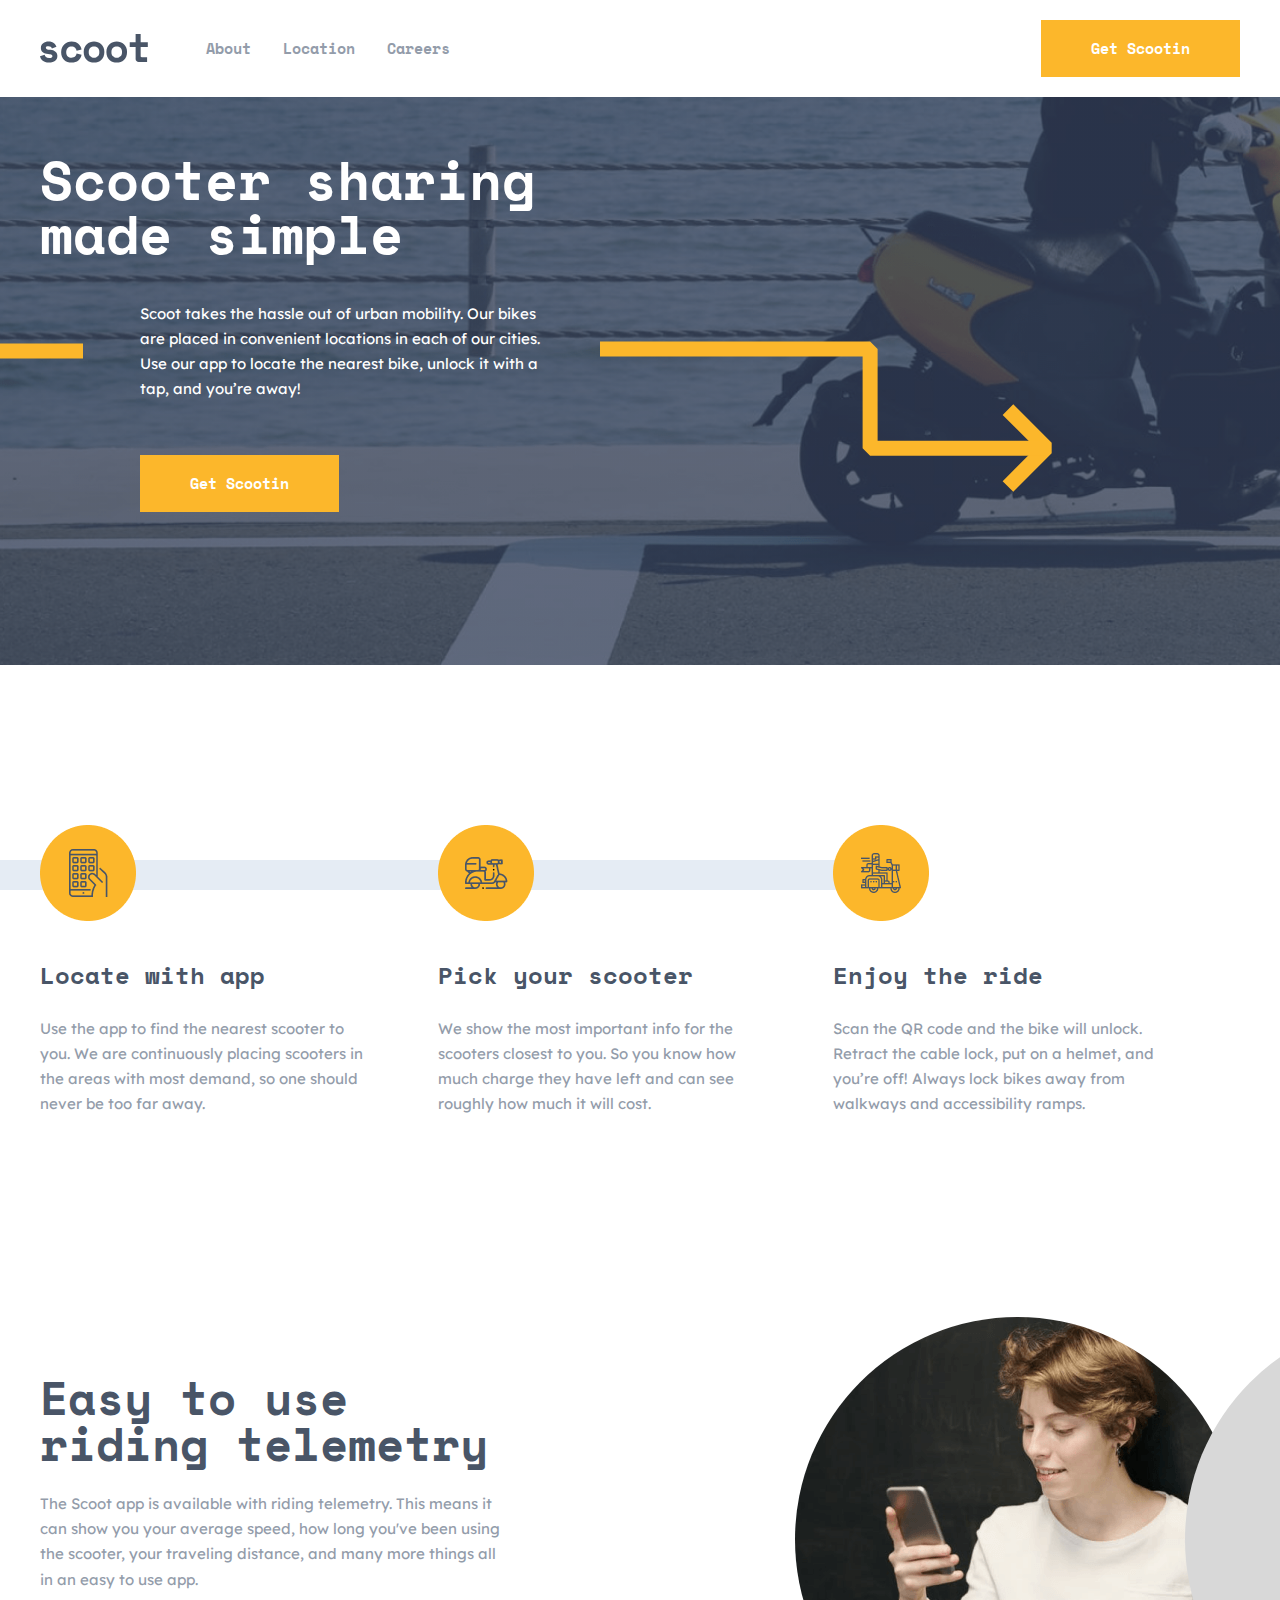
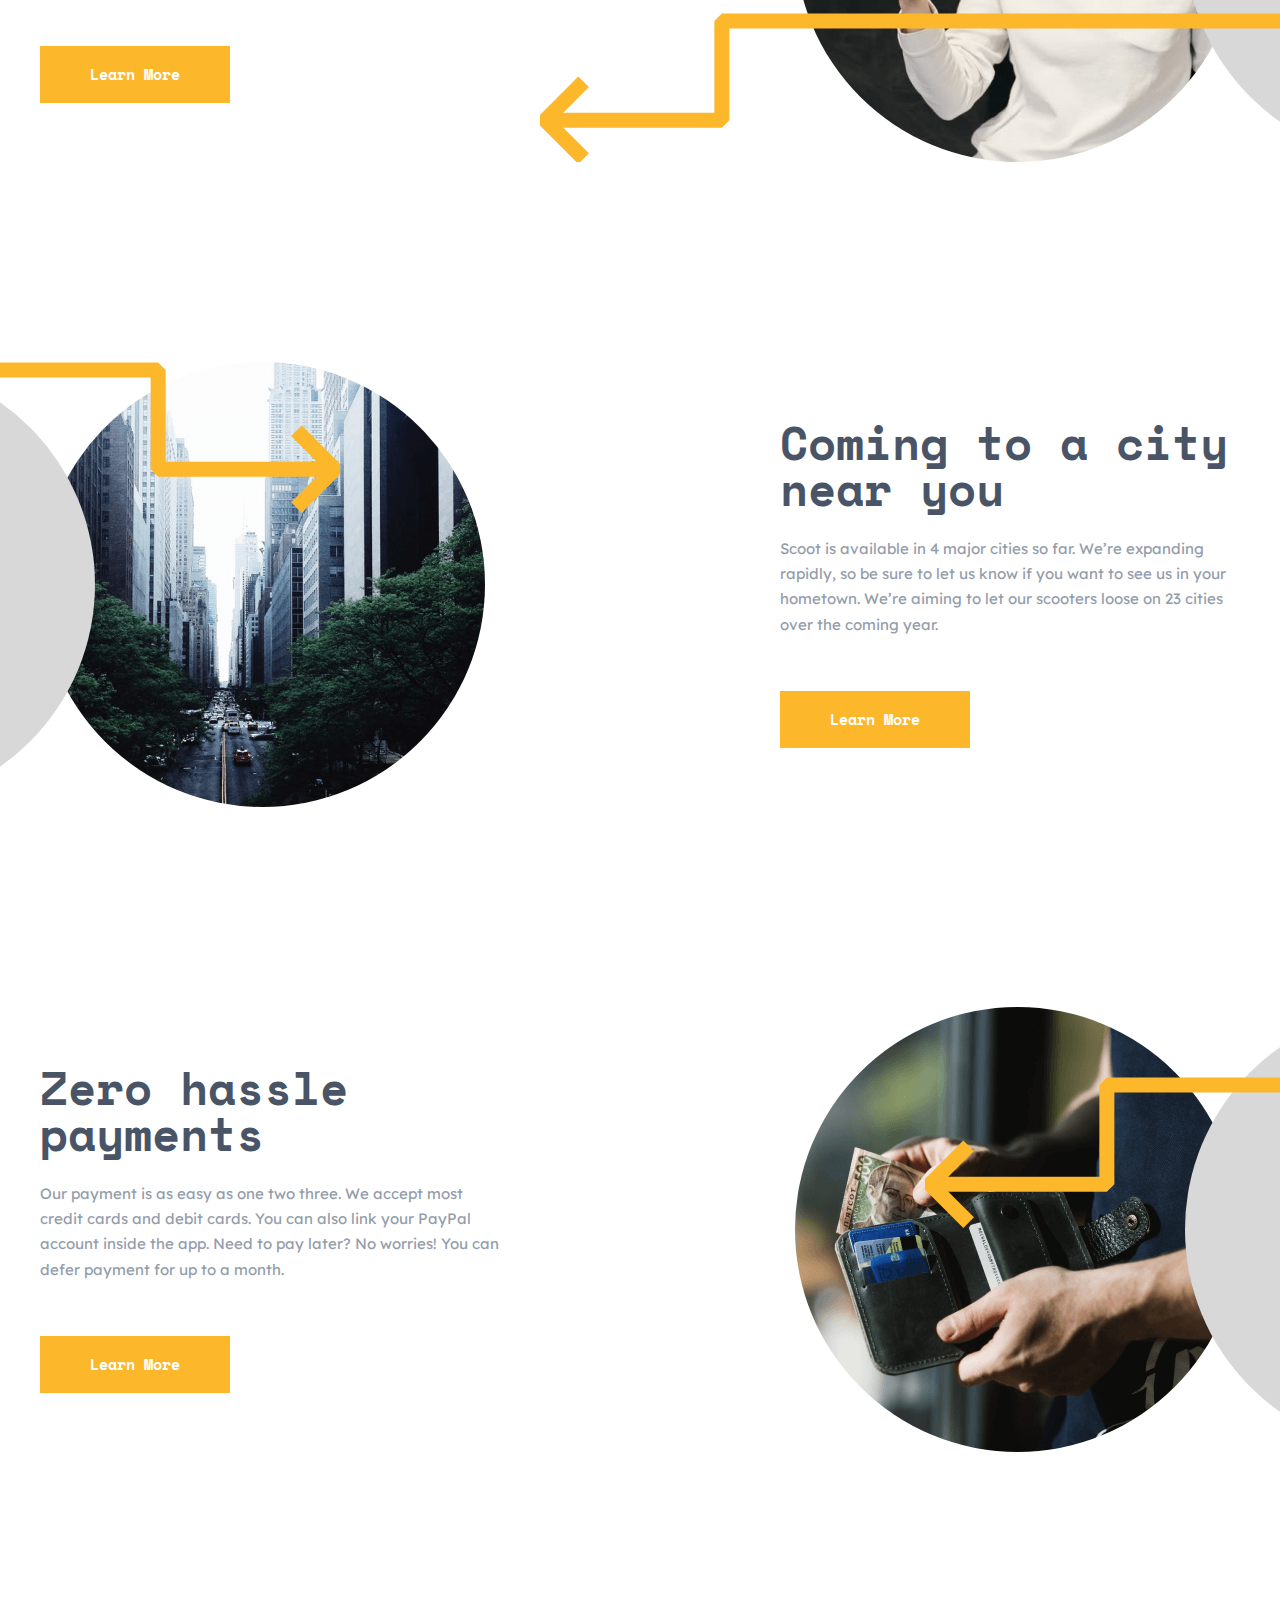
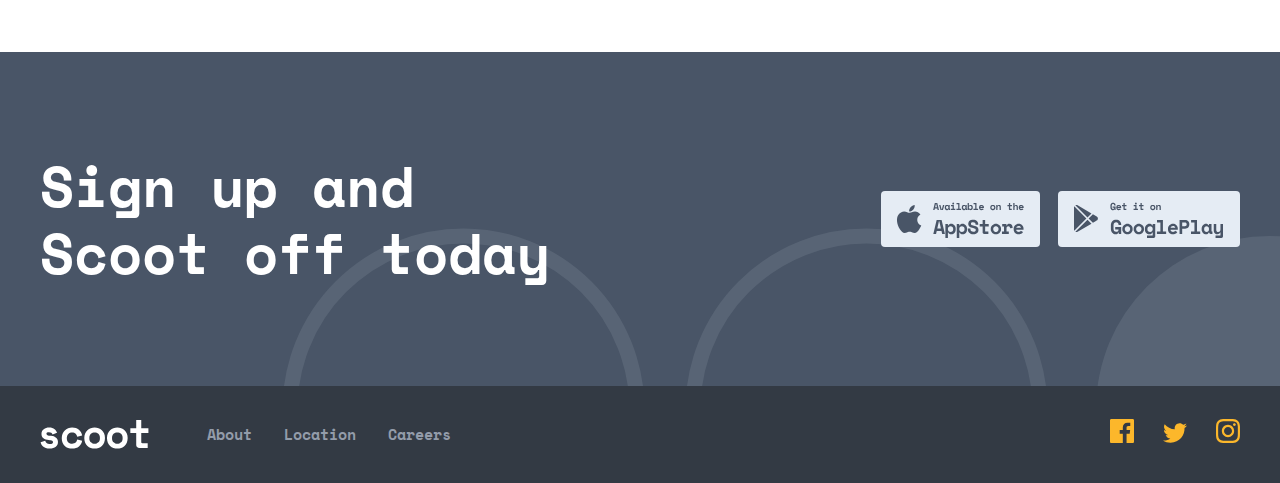
==== index.html @ f0c72a3d "scoot" ====
<!DOCTYPE html>
<html lang="en">

<head>
    <meta charset="UTF-8">
    <meta http-equiv="X-UA-Compatible" content="IE=edge">
    <meta name="viewport" content="width=device-width, initial-scale=1.0">
    <link rel="stylesheet" href="css/main.css">
    <title>scoot</title>
</head>

<body>
    <!-- header -->
    <header class="header">
        <div class="header__container container">
            <img src="./images/svg/burger.svg" alt="burger" class="header__toggle" width="20" height="16">
            <a href="./index.html" class="header__site-logo">
                <img src="./images/svg/logo.svg" alt="site-logo">
            </a>
            <div class="sitenav">
                <ol class="sitenav__list">
                    <li class="sitenav__item">
                        <a class="sitenav__link" href="./pages/about.html">About</a>
                    </li>
                    <li class="sitenav__item">
                        <a class="sitenav__link" href="./pages/locations.html">Location</a>
                    </li>
                    <li class="sitenav__item">
                        <a class="sitenav__link" href="./pages/careers.html">Careers</a>
                    </li>
                </ol>
                <a href="#" class="header__btn btn">Get Scootin</a>
            </div>
        </div>
    </header>
    <!-- main -->
    <main class="main">
        <section class="hero">
            <div class="hero__container container">
                <div class="hero__text-box">
                    <h1 class="hero__title">
                        Scooter sharing <br> made simple
                    </h1>
                    <div class="hero__BtnAndText">
                        <p class="hero__description">
                            Scoot takes the hassle out of urban mobility. Our bikes are placed in convenient locations
                            in
                            each of our cities. Use our app to locate the nearest bike, unlock it with a tap, and you’re
                            away!
                        </p>
                        <a href="#" class="hero__btn btn">Get Scootin</a>
                    </div>
                </div>
            </div>
        </section>
        <section class="services">
            <div class="sersices__container container">
                <div class="commercial">
                    <ul class="commercial__list">
                        <li class="commercial__item">
                            <img src="./images/png/phone.png" alt="">
                            <h4 class="commercial__title">Locate with app</h4>
                            <p class="commercial__text">Use the app to find the nearest scooter to you. We are
                                continuously placing scooters in the areas with most demand, so one should never be too
                                far away.

                            </p>
                        </li>
                        <li class="commercial__item">
                            <img src="./images/png/skooter2.png" alt="">
                            <h4 class="commercial__title">Pick your scooter</h4>
                            <p class="commercial__text">We show the most important info for the scooters closest to you.
                                So you know how much charge they have left and can see roughly how much it will cost.

                            </p>
                        </li>
                        <li class="commercial__item">
                            <img src="./images/png/scooter.png" alt="">
                            <h4 class="commercial__title">Enjoy the ride</h4>
                            <p class="commercial__text">Scan the QR code and the bike will unlock. Retract the cable
                                lock, put on a helmet, and you’re off! Always lock bikes away from walkways and
                                accessibility ramps.

                            </p>
                        </li>
                    </ul>
                </div>

            </div>
        </section>
        <section class="riding">
            <div class="riding__container container">
                <div class="riding__info">
                    <h2 class="riding__title">Easy to use
                        riding telemetry
                    </h2>
                    <div class="riding__BtnAndText">
                        <p class="riding__text">
                            The Scoot app is available with riding telemetry. This means it can show you your
                            average speed, how long you've been using the scooter, your traveling distance, and many
                            more things all in an easy to use app.
                        </p>
                        <a href="#" class="riding__btn btn">Learn More</a>
                    </div>
                </div>
                <img class="riding__image" src="./images/png/Bitmap3.png"
                    srcset="./images/png/Bitmap3.png 1x, ./images/png/Bitmap3@2x.png 2x" alt="Bitmap3">
            </div>
        </section>
        <section class="coming">
            <div class="coming__container container">
                <img src="./images/png/Bitmap2.png" srcset="./images/png/Bitmap2.png 1x, ./images/png/Bitmap2@2x.png 2x"
                    alt="bitmap2" class="coming__image">
                <div class="coming__info">
                    <h2 class="coming__title">
                        Coming to a city near you
                    </h2>
                    <p class="coming__text">
                        Scoot is available in 4 major cities so far. We’re expanding rapidly, so be sure to let us know
                        if you want to see us in your hometown. We’re aiming to let our scooters loose on 23 cities over
                        the coming year.
                    </p>
                    <a href="#" class="coming__btn btn">Learn More</a>
                </div>
            </div>
        </section>
        <section class="zero">
            <div class="zero__container container">
                <div class="zero__info">
                    <h2 class="coming__title">
                        Zero hassle payments
                    </h2>
                    <p class="zero__text">
                        Our payment is as easy as one two three. We accept most credit cards and debit cards. You can
                        also link your PayPal account inside the app. Need to pay later? No worries! You can defer
                        payment for up to a month.
                    </p>
                    <a href="#" class="zero__btn btn">Learn More</a>
                </div>
                <img src="./images/png/Bitmap1.png" srcset="./images/png/Bitmap1.png 1x, ./images/png/Bitmap1@2x.png 2x"
                    alt="bitmap1" class="zero__image">
            </div>
        </section>
        <section class="site-bottom">
            <div class="site-bottom__container container">
                <div class="site-bottom__services">
                    <h3 class="site-bottom__title">Sign up and <br> Scoot off today</h3>
                    <div class="apps">

                        <a href="#">
                            <img src="./images/svg/appstore.svg" alt="appstore">
                        </a>
                        <a href="#">
                            <img src="./images/svg/googleplay.svg" alt="appstore">
                        </a>
                    </div>
                </div>
            </div>
        </section>
    </main>
    <!-- footer -->
    <footer class="footer">
        <div class="footer__container container">
            <a href="#" class="footer__site-logo">
                <img src="./images/svg/scoot-footer.svg" alt="site-logo">
            </a>
            <div class="sitenav">
                <ol class="sitenav__list">
                    <li class="sitenav__item">
                        <a class="sitenav__link" href="./pages/about.html">About</a>
                    </li>
                    <li class="sitenav__item">
                        <a class="sitenav__link" href="./pages/locations.html">Location</a>
                    </li>
                    <li class="sitenav__item">
                        <a class="sitenav__link" href="./pages/careers.html">Careers</a>
                    </li>
                </ol>
                <div class="footer__icons">
                    <a class="icon" href="#">
                        <svg xmlns="http://www.w3.org/2000/svg" width="24" height="24" fill="none">
                            <path fill="#FCB72B"
                                d="M22.675 0H1.325C.593 0 0 .593 0 1.325v21.351C0 23.407.593 24 1.325 24H12.82v-9.294H9.692v-3.622h3.128V8.413c0-3.1 1.893-4.788 4.659-4.788 1.325 0 2.463.099 2.795.143v3.24l-1.918.001c-1.504 0-1.795.715-1.795 1.763v2.313h3.587l-.467 3.622h-3.12V24h6.116c.73 0 1.323-.593 1.323-1.325V1.325C24 .593 23.407 0 22.675 0Z" />
                        </svg></a>
                    <a class="icon" href="#">
                        <svg xmlns="http://www.w3.org/2000/svg" width="24" height="20" fill="none">
                            <path fill="#FCB72B"
                                d="M24 2.55699c-.883.392-1.832.656-2.828.775 1.017-.609 1.798-1.574 2.165-2.724004-.951.564004-2.005.974004-3.127 1.195004C19.313.845986 18.032.247986 16.616.247986c-3.179 0-5.515 2.966004-4.797 6.045004-4.091-.205-7.719-2.165-10.148-5.144-1.29 2.213-.669 5.108 1.523 6.574-.806-.026-1.566-.247-2.229-.616-.054 2.281 1.581 4.41501 3.949 4.89001-.693.188-1.452.232-2.224.084.626 1.956 2.444 3.379 4.6 3.419-2.07 1.623-4.678 2.348-7.29 2.04 2.179 1.397 4.768 2.212 7.548 2.212 9.142 0 14.307-7.721 13.995-14.64601.962-.695 1.797-1.562 2.457-2.549Z" />
                        </svg></a>
                    <a class="icon" href="#">
                        <svg xmlns="http://www.w3.org/2000/svg" width="24" height="24" fill="none">
                            <path fill="#FCB72B" fill-rule="evenodd"
                                d="M12 0C8.741 0 8.333.014 7.053.072 2.695.272.273 2.69.073 7.052.014 8.333 0 8.741 0 12c0 3.259.014 3.668.072 4.948.2 4.358 2.618 6.78 6.98 6.98C8.333 23.986 8.741 24 12 24c3.259 0 3.668-.014 4.948-.072 4.354-.2 6.782-2.618 6.979-6.98.059-1.28.073-1.689.073-4.948 0-3.259-.014-3.667-.072-4.947-.196-4.354-2.617-6.78-6.979-6.98C15.668.014 15.259 0 12 0Zm0 2.163c3.204 0 3.584.012 4.85.07 3.252.148 4.771 1.691 4.919 4.919.058 1.265.069 1.645.069 4.849 0 3.205-.012 3.584-.069 4.849-.149 3.225-1.664 4.771-4.919 4.919-1.266.058-1.644.07-4.85.07-3.204 0-3.584-.012-4.849-.07-3.26-.149-4.771-1.699-4.919-4.92-.058-1.265-.07-1.644-.07-4.849 0-3.204.013-3.583.07-4.849.149-3.227 1.664-4.771 4.919-4.919 1.266-.057 1.645-.069 4.849-.069ZM5.838 12c0-3.403 2.759-6.162 6.162-6.162S18.162 8.597 18.162 12c0 3.404-2.759 6.163-6.162 6.163S5.838 15.403 5.838 12ZM12 16c-2.209 0-4-1.79-4-4 0-2.209 1.791-4 4-4s4 1.791 4 4c0 2.21-1.791 4-4 4Zm4.965-10.405c0-.795.645-1.44 1.441-1.44.795 0 1.439.645 1.439 1.44 0 .795-.644 1.44-1.439 1.44-.796 0-1.441-.645-1.441-1.44Z"
                                clip-rule="evenodd" />
                        </svg>
                    </a>
                </div>
            </div>
        </div>
    </footer>

</body>

</html>
---- css/main.css ----
/*! normalize.css v8.0.1 | MIT License | github.com/necolas/normalize.css */
/* Document
   ========================================================================== */
/**
 * 1. Correct the line height in all browsers.
 * 2. Prevent adjustments of font size after orientation changes in iOS.
 */
html {
  line-height: 1.15; /* 1 */
  -webkit-text-size-adjust: 100%; /* 2 */
}

/* Sections
     ========================================================================== */
/**
   * Remove the margin in all browsers.
   */
body {
  margin: 0;
}

/**
   * Render the `main` element consistently in IE.
   */
main {
  display: block;
}

/**
   * Correct the font size and margin on `h1` elements within `section` and
   * `article` contexts in Chrome, Firefox, and Safari.
   */
h1 {
  font-size: 2em;
  margin: 0.67em 0;
}

/* Grouping content
     ========================================================================== */
/**
   * 1. Add the correct box sizing in Firefox.
   * 2. Show the overflow in Edge and IE.
   */
hr {
  box-sizing: content-box; /* 1 */
  height: 0; /* 1 */
  overflow: visible; /* 2 */
}

/**
   * 1. Correct the inheritance and scaling of font size in all browsers.
   * 2. Correct the odd `em` font sizing in all browsers.
   */
pre {
  font-family: monospace, monospace; /* 1 */
  font-size: 1em; /* 2 */
}

/* Text-level semantics
     ========================================================================== */
/**
   * Remove the gray background on active links in IE 10.
   */
a {
  background-color: transparent;
}

/**
   * 1. Remove the bottom border in Chrome 57-
   * 2. Add the correct text decoration in Chrome, Edge, IE, Opera, and Safari.
   */
abbr[title] {
  border-bottom: none; /* 1 */
  text-decoration: underline; /* 2 */
  -webkit-text-decoration: underline dotted;
          text-decoration: underline dotted; /* 2 */
}

/**
   * Add the correct font weight in Chrome, Edge, and Safari.
   */
b,
strong {
  font-weight: bolder;
}

/**
   * 1. Correct the inheritance and scaling of font size in all browsers.
   * 2. Correct the odd `em` font sizing in all browsers.
   */
code,
kbd,
samp {
  font-family: monospace, monospace; /* 1 */
  font-size: 1em; /* 2 */
}

/**
   * Add the correct font size in all browsers.
   */
small {
  font-size: 80%;
}

/**
   * Prevent `sub` and `sup` elements from affecting the line height in
   * all browsers.
   */
sub,
sup {
  font-size: 75%;
  line-height: 0;
  position: relative;
  vertical-align: baseline;
}

sub {
  bottom: -0.25em;
}

sup {
  top: -0.5em;
}

/* Embedded content
     ========================================================================== */
/**
   * Remove the border on images inside links in IE 10.
   */
img {
  border-style: none;
}

/* Forms
     ========================================================================== */
/**
   * 1. Change the font styles in all browsers.
   * 2. Remove the margin in Firefox and Safari.
   */
button,
input,
optgroup,
select,
textarea {
  font-family: inherit; /* 1 */
  font-size: 100%; /* 1 */
  line-height: 1.15; /* 1 */
  margin: 0; /* 2 */
}

/**
   * Show the overflow in IE.
   * 1. Show the overflow in Edge.
   */
button,
input {
  /* 1 */
  overflow: visible;
}

/**
   * Remove the inheritance of text transform in Edge, Firefox, and IE.
   * 1. Remove the inheritance of text transform in Firefox.
   */
button,
select {
  /* 1 */
  text-transform: none;
}

/**
   * Correct the inability to style clickable types in iOS and Safari.
   */
button,
[type=button],
[type=reset],
[type=submit] {
  -webkit-appearance: button;
}

/**
   * Remove the inner border and padding in Firefox.
   */
button::-moz-focus-inner,
[type=button]::-moz-focus-inner,
[type=reset]::-moz-focus-inner,
[type=submit]::-moz-focus-inner {
  border-style: none;
  padding: 0;
}

/**
   * Restore the focus styles unset by the previous rule.
   */
button:-moz-focusring,
[type=button]:-moz-focusring,
[type=reset]:-moz-focusring,
[type=submit]:-moz-focusring {
  outline: 1px dotted ButtonText;
}

/**
   * Correct the padding in Firefox.
   */
fieldset {
  padding: 0.35em 0.75em 0.625em;
}

/**
   * 1. Correct the text wrapping in Edge and IE.
   * 2. Correct the color inheritance from `fieldset` elements in IE.
   * 3. Remove the padding so developers are not caught out when they zero out
   *    `fieldset` elements in all browsers.
   */
legend {
  box-sizing: border-box; /* 1 */
  color: inherit; /* 2 */
  display: table; /* 1 */
  max-width: 100%; /* 1 */
  padding: 0; /* 3 */
  white-space: normal; /* 1 */
}

/**
   * Add the correct vertical alignment in Chrome, Firefox, and Opera.
   */
progress {
  vertical-align: baseline;
}

/**
   * Remove the default vertical scrollbar in IE 10+.
   */
textarea {
  overflow: auto;
}

/**
   * 1. Add the correct box sizing in IE 10.
   * 2. Remove the padding in IE 10.
   */
[type=checkbox],
[type=radio] {
  box-sizing: border-box; /* 1 */
  padding: 0; /* 2 */
}

/**
   * Correct the cursor style of increment and decrement buttons in Chrome.
   */
[type=number]::-webkit-inner-spin-button,
[type=number]::-webkit-outer-spin-button {
  height: auto;
}

/**
   * 1. Correct the odd appearance in Chrome and Safari.
   * 2. Correct the outline style in Safari.
   */
[type=search] {
  -webkit-appearance: textfield; /* 1 */
  outline-offset: -2px; /* 2 */
}

/**
   * Remove the inner padding in Chrome and Safari on macOS.
   */
[type=search]::-webkit-search-decoration {
  -webkit-appearance: none;
}

/**
   * 1. Correct the inability to style clickable types in iOS and Safari.
   * 2. Change font properties to `inherit` in Safari.
   */
::-webkit-file-upload-button {
  -webkit-appearance: button; /* 1 */
  font: inherit; /* 2 */
}

/* Interactive
     ========================================================================== */
/*
   * Add the correct display in Edge, IE 10+, and Firefox.
   */
details {
  display: block;
}

/*
   * Add the correct display in all browsers.
   */
summary {
  display: list-item;
}

/* Misc
     ========================================================================== */
/**
   * Add the correct display in IE 10+.
   */
template {
  display: none;
}

/**
   * Add the correct display in IE 10.
   */
[hidden] {
  display: none;
}

@font-face {
  font-family: "Space Mono";
  font-style: normal;
  font-weight: 400;
  src: local(""), url("../fonts/space-mono-v12-latin-regular.woff2") format("woff2"), url("../fonts/space-mono-v12-latin-regular.woff") format("woff");
}
@font-face {
  font-family: "Space Mono";
  font-style: normal;
  font-weight: 700;
  src: local(""), url("../fonts/space-mono-v12-latin-700.woff2") format("woff2"), url("../fonts/space-mono-v12-latin-700.woff") format("woff");
}
@font-face {
  font-family: "Lexend Deca";
  font-style: normal;
  font-weight: 400;
  src: local(""), url("../fonts/lexend-deca-v17-latin-regular.woff2") format("woff2"), url("../fonts/lexend-deca-v17-latin-regular.woff") format("woff");
}
*,
*::after,
*::before {
  margin: 0;
  padding: 0;
  box-sizing: border-box;
}

h1,
h2,
h3,
h4,
h5,
h6 {
  margin: 0;
  padding: 0;
}

ul,
ol {
  list-style: none;
}

a {
  text-decoration: none;
}

html {
  scroll-behavior: smooth;
  height: 100vh;
  font-size: 62.5%;
}

img {
  display: flex;
}

body {
  height: 100vh;
  display: flex;
  flex-direction: column;
}

main {
  flex-grow: 1;
}

.container {
  width: 100%;
  max-width: 1260px;
  padding-right: 30px;
  padding-left: 30px;
  margin-right: auto;
  margin-left: auto;
}

body {
  font-family: "Space Mono";
  font-size: 1.5rem;
  font-weight: 400;
  line-height: 167%;
  color: #495567;
}

.sitenav {
  width: 100%;
  display: flex;
  align-items: center;
}
.sitenav__list {
  padding: 3.6rem 0;
  margin-right: auto;
  display: flex;
  gap: 3.2rem;
}
.sitenav__link {
  font-family: "Space Mono";
  font-size: 1.5rem;
  font-weight: 700;
  line-height: 167%;
  color: #939caa;
}
.sitenav__link:hover {
  color: #fcb72b;
}
@media (max-width: 720px) {
  .sitenav {
    display: none;
  }
}

.header {
  width: 100%;
  position: fixed;
  background-color: #ffffff;
  z-index: 1;
}
.header__container {
  display: flex;
  align-items: center;
}
.header__site-logo {
  margin-right: 5.8rem;
}
@media (max-width: 720px) {
  .header__site-logo {
    width: 100%;
    display: flex;
    align-items: center;
    justify-content: center;
    margin: 0;
  }
  .header__site-logo img {
    width: 75.5px;
    height: 20px;
  }
}
@media (max-width: 720px) {
  .header {
    padding-top: 2.4rem;
    padding-bottom: 2.4rem;
  }
}
.header__toggle {
  background-color: transparent;
  border: none;
  display: none;
}
@media (max-width: 720px) {
  .header__toggle {
    display: block;
  }
}

.btn {
  font-family: "Space Mono";
  font-size: 1.5rem;
  font-weight: 700;
  line-height: 167%;
  color: #ffffff;
  text-align: center;
  background-color: #fcb72b;
  padding: 1.4rem 4.8rem;
  transition: 0.3s;
  border: 2px solid #fcb72b;
  display: inline-block;
}
.btn:hover {
  background-color: transparent;
  color: #fcb72b;
  border: 2px solid #fcb72b;
}
.btn:active {
  background-color: #e5ecf4;
}

.hero {
  width: 100%;
  padding-top: 15.3rem;
  padding-bottom: 15.3rem;
  background: linear-gradient(rgba(47, 59, 89, 0.75), rgba(47, 59, 89, 0.75)), url("../images/png/hero.png") no-repeat;
  background-size: cover;
  margin-bottom: 160px;
}
.hero__title {
  font-family: "Space Mono";
  font-size: 5.4rem;
  font-weight: 700;
  line-height: 1;
  color: #ffffff;
  margin-bottom: 4rem;
}
.hero__text-box {
  width: 100%;
  max-width: 500px;
}
.hero__BtnAndText {
  padding-left: 10rem;
}
.hero__description {
  position: relative;
  font-family: "Lexend Deca";
  font-size: 1.5rem;
  font-weight: 400;
  line-height: 167%;
  color: #ffffff;
  margin-bottom: 5.4rem;
}
.hero__description::before {
  content: url("../images/svg/strelka1.svg");
  position: absolute;
  left: -260px;
  top: 40px;
}
.hero__description::after {
  content: url("../images/svg/strelka2.svg");
  position: absolute;
  left: 460px;
  top: 40px;
}

.commercial {
  margin-bottom: 200px;
  position: relative;
}
.commercial::before {
  content: "";
  position: absolute;
  border: 15px solid #e5ecf4;
  background-color: #e5ecf4;
  width: 1050px;
  z-index: -1;
  left: -184px;
  top: 35px;
}
.commercial__list {
  display: flex;
  gap: 6rem;
}
.commercial__list:last-child {
  padding-right: 5rem;
}
.commercial__title {
  font-family: "Space Mono";
  font-size: 2.4rem;
  font-weight: 700;
  line-height: 1.17;
  color: #495567;
  margin-bottom: 2.7rem;
}
.commercial__text {
  font-family: "Lexend Deca";
  font-size: 1.5rem;
  font-weight: 400;
  line-height: 167%;
  color: #939caa;
}
.commercial img {
  margin-bottom: 40px;
}

.riding {
  overflow: hidden;
  position: relative;
  margin-bottom: 200px;
}
.riding::before {
  position: absolute;
  content: url("../images/svg/Mask.svg");
  right: -35rem;
  top: 0;
}
.riding::after {
  position: absolute;
  content: url("../images/svg/strelka3.svg");
  right: 0;
  bottom: -10px;
}
.riding__container {
  display: flex;
  align-items: center;
  justify-content: space-between;
}
.riding__image {
  border-radius: 50%;
}
.riding__info {
  width: 100%;
  max-width: 465px;
}
.riding__title {
  font-family: "Space Mono";
  font-size: 4.6rem;
  font-weight: 700;
  line-height: 1;
  color: #495567;
  margin-bottom: 2.4rem;
}
.riding__text {
  font-family: "Lexend Deca";
  font-size: 1.5rem;
  font-weight: 400;
  line-height: 167%;
  color: #939caa;
  margin-bottom: 5.4rem;
}

.coming {
  overflow: hidden;
  position: relative;
  margin-bottom: 200px;
}
.coming::before {
  position: absolute;
  content: url("../images/svg/Mask.svg");
  left: -35rem;
  top: 0;
}
.coming::after {
  position: absolute;
  content: url("../images/svg/strelka4.svg");
  left: -400px;
  top: 0;
}
.coming__container {
  display: flex;
  align-items: center;
  justify-content: space-between;
}
.coming__image {
  border-radius: 50%;
}
.coming__info {
  width: 100%;
  max-width: 460px;
}
.coming__title {
  font-family: "Space Mono";
  font-size: 4.6rem;
  font-weight: 700;
  line-height: 1;
  color: #495567;
  margin-bottom: 2.4rem;
}
.coming__text {
  font-family: "Lexend Deca";
  font-size: 1.5rem;
  font-weight: 400;
  line-height: 167%;
  color: #939caa;
  margin-bottom: 5.4rem;
}

.zero {
  overflow: hidden;
  position: relative;
  margin-bottom: 200px;
}
.zero::before {
  position: absolute;
  content: url("../images/svg/Mask.svg");
  right: -35rem;
  top: 0;
}
.zero::after {
  position: absolute;
  content: url("../images/svg/strelka5.svg");
  right: -385px;
  top: 70px;
}
.zero__container {
  display: flex;
  align-items: center;
  justify-content: space-between;
}
.zero__image {
  border-radius: 50%;
}
.zero__info {
  width: 100%;
  max-width: 460px;
}
.zero__title {
  font-family: "Space Mono";
  font-size: 4.8rem;
  font-weight: 700;
  line-height: 1;
  color: #495567;
  margin-bottom: 2.4rem;
}
.zero__text {
  font-family: "Lexend Deca";
  font-size: 1.5rem;
  font-weight: 400;
  line-height: 167%;
  color: #939caa;
  margin-bottom: 5.4rem;
}

.site-bottom {
  background: url("../images/svg/footer-roll.svg") no-repeat;
  background-position: bottom right;
  padding-top: 100px;
  padding-bottom: 100px;
  background-color: #495567;
}
.site-bottom__services {
  display: flex;
  align-items: center;
  justify-content: space-between;
}
.site-bottom .apps {
  display: flex;
  gap: 1.8rem;
}
.site-bottom__title {
  font-family: "Space Mono";
  font-size: 5.6rem;
  font-weight: 700;
  line-height: 1.2;
  color: #ffffff;
}

.footer {
  background-color: #333a44;
}
.footer__container {
  display: flex;
  align-items: center;
}
.footer__site-logo {
  margin-right: 5.8rem;
}
.footer__icons a path:hover {
  fill: #ffffff;
  transition: 0.3s;
}
.footer .icon:not(:last-child) {
  margin-right: 20px;
}

.about {
  margin-bottom: 12rem;
  margin-top: 9.7rem;
  width: 100%;
  background: linear-gradient(rgba(47, 59, 89, 0.75), rgba(47, 59, 89, 0.75)), url("../images/png/Bitmap.png") no-repeat;
  background-size: cover;
}
.about::before {
  position: absolute;
  content: url("../images/svg/header-roll.svg");
  right: 0;
  top: 16.4rem;
}
.about__title {
  font-family: "Space Mono";
  font-size: 5.6rem;
  font-weight: 700;
  line-height: 1;
  color: #ffffff;
  padding-top: 7.2rem;
  padding-bottom: 7.2rem;
}

.mobilitiy {
  overflow: hidden;
  position: relative;
  margin-bottom: 12rem;
}
.mobilitiy::before {
  position: absolute;
  content: url("../images/svg/Mask.svg");
  right: -35rem;
  top: 0;
}
.mobilitiy::after {
  position: absolute;
  content: url("../images/svg/about-strelka1.svg");
  right: -3px;
  bottom: 25px;
}
.mobilitiy__container {
  display: flex;
  align-items: center;
  justify-content: space-between;
}
.mobilitiy__info {
  width: 100%;
  max-width: 445px;
}
.mobilitiy__title {
  font-family: "Space Mono";
  font-size: 4rem;
  font-weight: 700;
  line-height: 1;
  color: #495567;
  margin-bottom: 2.4rem;
}
.mobilitiy__text {
  font-family: "Lexend Deca";
  font-size: 1.5rem;
  font-weight: 400;
  line-height: 167%;
  color: #939caa;
}
.mobilitiy__image {
  border-radius: 50%;
}

.better {
  overflow: hidden;
  position: relative;
  margin-bottom: 12rem;
}
.better::before {
  position: absolute;
  content: url("../images/svg/Mask.svg");
  left: -35rem;
  top: 0;
}
.better::after {
  position: absolute;
  content: url("../images/svg/strelka4.svg");
  left: -400px;
  top: 0;
}
.better__container {
  display: flex;
  align-items: center;
  justify-content: space-between;
}
.better__info {
  width: 100%;
  max-width: 445px;
}
.better__title {
  font-family: "Space Mono";
  font-size: 4rem;
  font-weight: 700;
  line-height: 1;
  color: #495567;
  margin-bottom: 2.4rem;
}
.better__text {
  font-family: "Lexend Deca";
  font-size: 1.5rem;
  font-weight: 400;
  line-height: 167%;
  color: #939caa;
}
.better__image {
  border-radius: 50%;
}

.values {
  margin-bottom: 12rem;
}
.values__container {
  display: flex;
  align-items: center;
  justify-content: center;
  flex-direction: column;
}
.values__title {
  font-family: "Space Mono";
  font-size: 4rem;
  font-weight: 700;
  line-height: 1.2;
  color: #495567;
  margin-bottom: 10rem;
}
.values__list {
  display: flex;
  gap: 3rem;
}
.values__item {
  display: flex;
  align-items: center;
  flex-direction: column;
  position: relative;
}
.values__item::before {
  content: url("../images/svg/val1.svg");
  position: absolute;
  top: 200px;
}
.values__item:nth-child(2):before {
  content: url("../images/svg/val2.svg");
  position: absolute;
  top: 200px;
}
.values__item:nth-child(3):before {
  content: url("../images/svg/val3.svg");
  position: absolute;
  top: 200px;
}
.values__image {
  border-radius: 50%;
  margin-bottom: 9rem;
}
.values__h4-title {
  font-family: "Space Mono";
  font-size: 2.4rem;
  font-weight: 700;
  line-height: 1.17;
  color: #495567;
  margin-bottom: 2.7rem;
}
.values__text {
  font-family: "Lexend Deca";
  font-size: 1.5rem;
  font-weight: 400;
  line-height: 167%;
  color: #939caa;
  text-align: center;
}

.faqs {
  margin-bottom: 12rem;
}
.faqs__container {
  display: flex;
  flex-direction: column;
}
.faqs__title {
  font-family: "Space Mono";
  font-size: 4.8rem;
  font-weight: 700;
  line-height: 1;
  color: #495567;
  margin-bottom: 6.4rem;
  text-align: center;
}

.wrapper {
  display: flex;
  justify-content: space-between;
}
.wrapper:not(:last-child) {
  margin-bottom: 6.4rem;
}
.wrapper__title {
  font-family: "Space Mono";
  font-size: 4rem;
  font-weight: 700;
  line-height: 1.2;
  color: #495567;
}
.wrapper__list {
  width: 100%;
  max-width: 730px;
}
.wrapper__item {
  position: relative;
  padding: 3.2rem 4rem;
  background-color: #e5ecf4;
}
.wrapper__item:nth-child(1)::after {
  position: absolute;
  content: url("../images/svg/top-st.svg");
  right: 40px;
  top: 32px;
}
.wrapper__item:not(:first-child)::after {
  position: absolute;
  content: url("../images/svg/bot-st.svg");
  right: 40px;
  top: 32px;
}
.wrapper__item:hover {
  background-color: #fff4df;
  transition: 0.3s;
}
.wrapper__item:not(:last-child) {
  margin-bottom: 1.6rem;
}
.wrapper__i-title {
  font-family: "Space Mono";
  font-size: 2.4rem;
  font-weight: 700;
  line-height: 1.17;
  color: #495567;
}
.wrapper__i-title1 {
  font-family: "Space Mono";
  font-size: 2.4rem;
  font-weight: 700;
  line-height: 1.17;
  color: #495567;
  margin-bottom: 2.4rem;
}
.wrapper__i-text {
  font-family: "Lexend Deca";
  font-size: 1.5rem;
  font-weight: 400;
  line-height: 167%;
  color: #939caa;
}

.locations {
  margin-bottom: 12rem;
  margin-top: 9.7rem;
  width: 100%;
  background: linear-gradient(rgba(47, 59, 89, 0.75), rgba(47, 59, 89, 0.75)), url("../images/png/location-bg.png") no-repeat;
  background-size: cover;
}
.locations::before {
  position: absolute;
  content: url("../images/svg/header-roll.svg");
  right: 0;
  top: 16.4rem;
}
.locations__title {
  font-family: "Space Mono";
  font-size: 5.6rem;
  font-weight: 700;
  line-height: 1;
  color: #ffffff;
  padding-top: 7.2rem;
  padding-bottom: 7.2rem;
}

.location {
  margin-bottom: 12rem;
}
.location__bg-img {
  margin-bottom: 12rem;
}
.location__wrapper {
  display: flex;
  align-items: center;
  justify-content: space-between;
}
.location__title {
  font-family: "Space Mono";
  font-size: 4.8rem;
  font-weight: 700;
  line-height: 1;
  color: #495567;
  width: 100%;
  max-width: 350px;
}
.location__text {
  font-family: "Lexend Deca";
  font-size: 1.5rem;
  font-weight: 400;
  line-height: 167%;
  color: #939caa;
  width: 100%;
  max-width: 445px;
}

.careers {
  margin-bottom: 12rem;
  margin-top: 9.7rem;
  width: 100%;
  background: linear-gradient(rgba(47, 59, 89, 0.75), rgba(47, 59, 89, 0.75)), url("../images/png/location-bg.png") no-repeat;
  background-size: cover;
}
.careers::before {
  position: absolute;
  content: url("../images/svg/header-roll.svg");
  right: 0;
  top: 16.4rem;
}
.careers__title {
  font-family: "Space Mono";
  font-size: 5.6rem;
  font-weight: 700;
  line-height: 1;
  color: #ffffff;
  padding-top: 7.2rem;
  padding-bottom: 7.2rem;
}

.mission {
  overflow: hidden;
  position: relative;
  margin-bottom: 200px;
}
.mission::before {
  position: absolute;
  content: url("../images/svg/Mask.svg");
  right: -35rem;
  top: 0;
}
.mission::after {
  position: absolute;
  content: url("../images/svg/strelka3.svg");
  right: 0;
  bottom: 0;
}
.mission__container {
  display: flex;
  align-items: center;
  justify-content: space-between;
}
.mission__image {
  border-radius: 50%;
}
.mission__info {
  width: 100%;
  max-width: 465px;
}
.mission__title {
  font-family: "Space Mono";
  font-size: 4.6rem;
  font-weight: 700;
  line-height: 1;
  color: #495567;
  margin-bottom: 2.4rem;
}
.mission__text {
  font-family: "Lexend Deca";
  font-size: 1.5rem;
  font-weight: 400;
  line-height: 167%;
  color: #939caa;
  margin-bottom: 5.4rem;
}

.Why-join-us {
  margin-bottom: 12rem;
}
.Why-join-us__container {
  display: flex;
  align-items: center;
  justify-content: center;
  flex-direction: column;
}
.Why-join-us__title {
  font-family: "Space Mono";
  font-size: 4rem;
  font-weight: 700;
  line-height: 1.2;
  color: #495567;
  margin-bottom: 10rem;
}
.Why-join-us__list {
  display: flex;
  gap: 3rem;
}
.Why-join-us__item {
  display: flex;
  align-items: center;
  flex-direction: column;
  position: relative;
}
.Why-join-us__item::before {
  content: url("../images/svg/val1.svg");
  position: absolute;
  top: 200px;
}
.Why-join-us__item:nth-child(2):before {
  content: url("../images/svg/val2.svg");
  position: absolute;
  top: 200px;
}
.Why-join-us__item:nth-child(3):before {
  content: url("../images/svg/val3.svg");
  position: absolute;
  top: 200px;
}
.Why-join-us__image {
  border-radius: 50%;
  margin-bottom: 9rem;
}
.Why-join-us__h4-title {
  font-family: "Space Mono";
  font-size: 2.4rem;
  font-weight: 700;
  line-height: 1.17;
  color: #495567;
  margin-bottom: 2.7rem;
}
.Why-join-us__text {
  font-family: "Lexend Deca";
  font-size: 1.5rem;
  font-weight: 400;
  line-height: 167%;
  color: #939caa;
  text-align: center;
}

.experts {
  margin-bottom: 16rem;
}
.experts__item {
  background-color: #f2f5f9;
  display: flex;
  align-items: center;
  justify-content: space-between;
  padding: 3.2rem 4rem;
}
.experts__item:not(:last-child) {
  margin-bottom: 2.4rem;
}
.experts__title {
  font-family: "Space Mono";
  font-size: 2.4rem;
  font-weight: 700;
  line-height: 1.17;
  color: #495567;
  margin-bottom: 0.8rem;
}
.experts__text {
  font-family: "Lexend Deca";
  font-size: 1.5rem;
  font-weight: 400;
  line-height: 167%;
  color: #939caa;
}
.experts__btn {
  padding: 1.4rem 6.6rem;
}/*# sourceMappingURL=main.css.map */
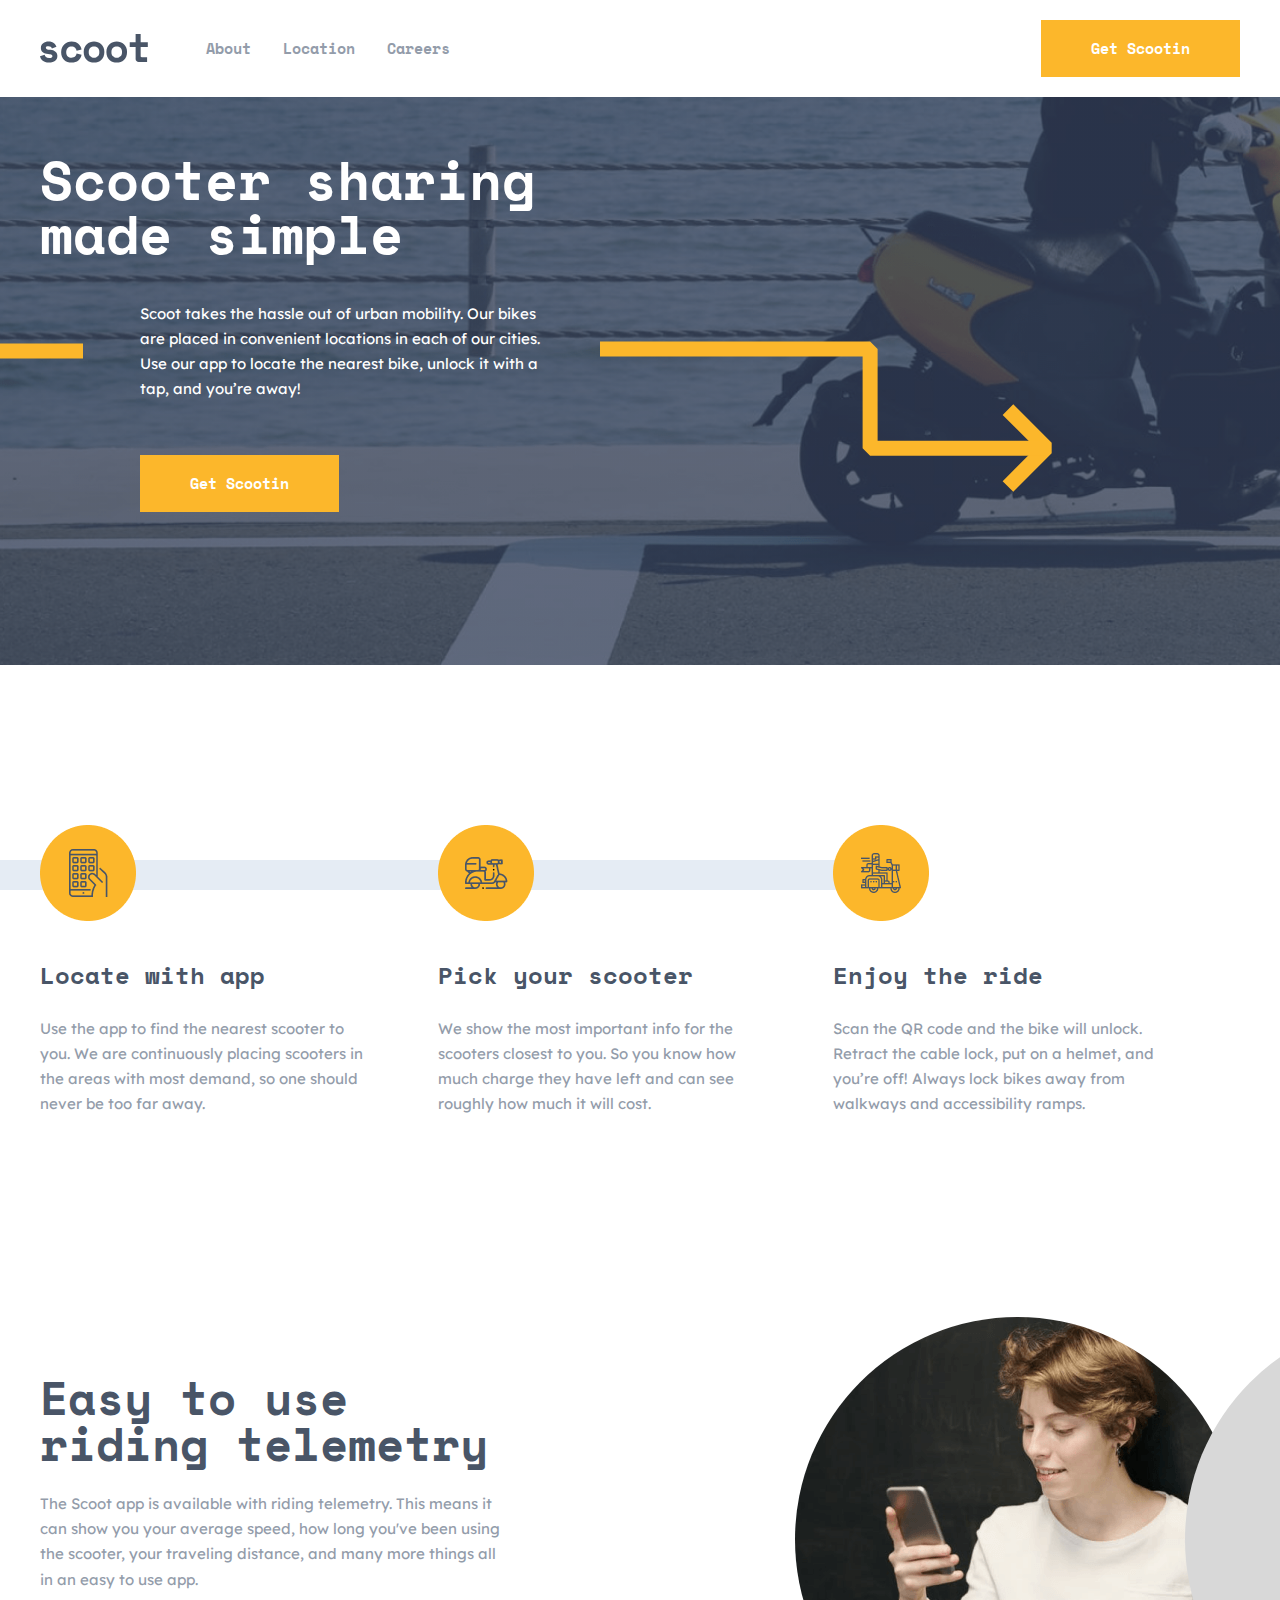
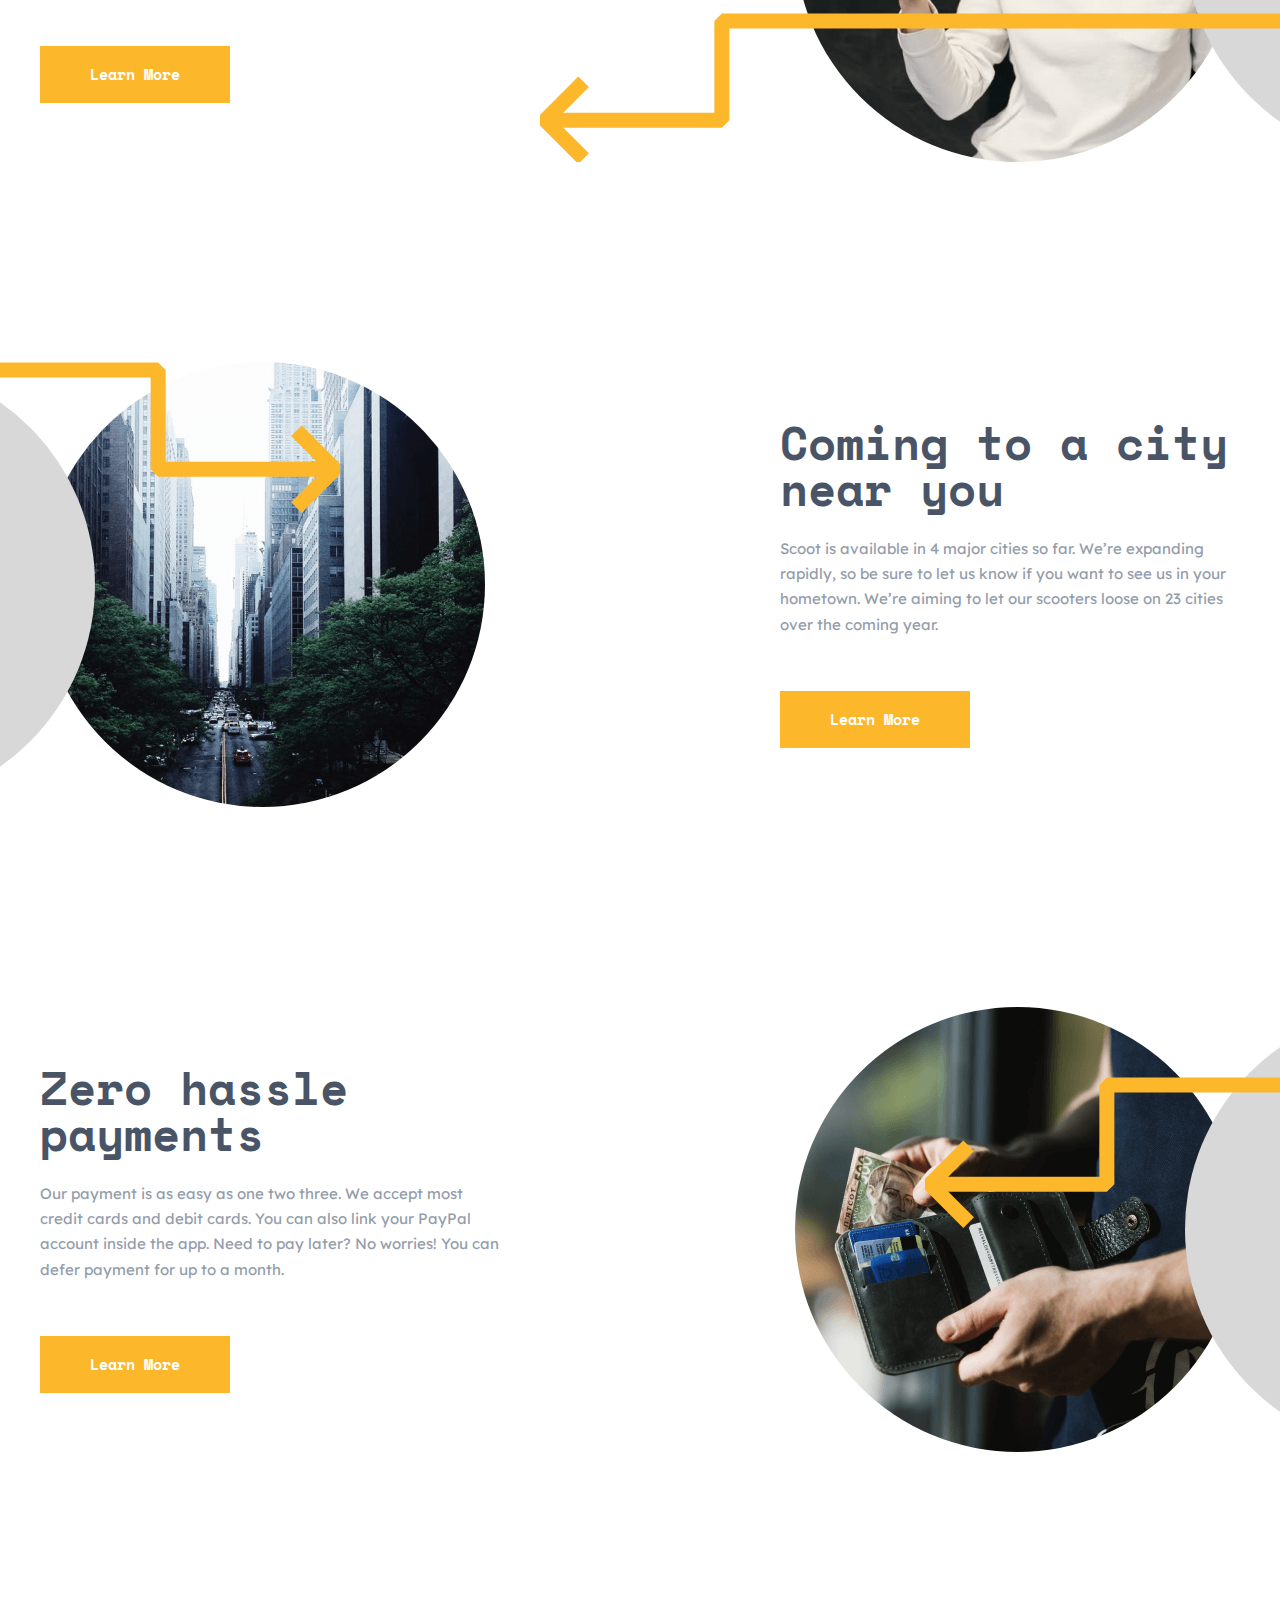
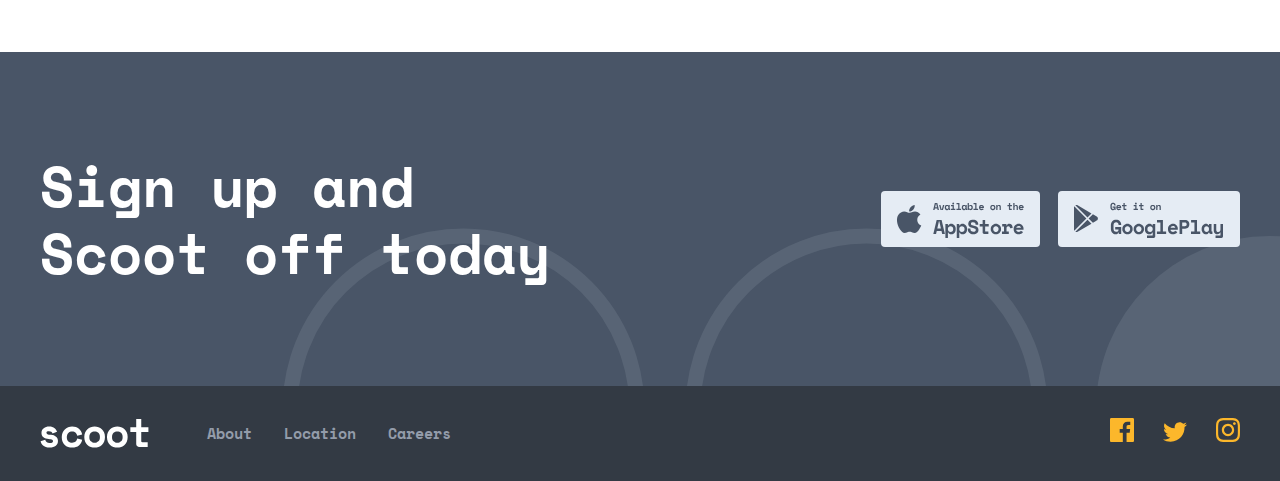
==== commit 90c9fbde: "bdhh" ====
--- a/index.html
+++ b/index.html
@@ -59,29 +59,38 @@
                     <ul class="commercial__list">
                         <li class="commercial__item">
                             <img src="./images/png/phone.png" alt="">
-                            <h4 class="commercial__title">Locate with app</h4>
-                            <p class="commercial__text">Use the app to find the nearest scooter to you. We are
-                                continuously placing scooters in the areas with most demand, so one should never be too
-                                far away.
-
-                            </p>
+                            <div>
+                                <h4 class="commercial__title">Locate with app</h4>
+                                <p class="commercial__text">Use the app to find the nearest scooter to you. We are
+                                    continuously placing scooters in the areas with most demand, so one should never be
+                                    too
+                                    far away.
+
+                                </p>
+                            </div>
                         </li>
                         <li class="commercial__item">
                             <img src="./images/png/skooter2.png" alt="">
-                            <h4 class="commercial__title">Pick your scooter</h4>
-                            <p class="commercial__text">We show the most important info for the scooters closest to you.
-                                So you know how much charge they have left and can see roughly how much it will cost.
-
-                            </p>
+                            <div>
+                                <h4 class="commercial__title">Pick your scooter</h4>
+                                <p class="commercial__text">We show the most important info for the scooters closest to
+                                    you.
+                                    So you know how much charge they have left and can see roughly how much it will
+                                    cost.
+
+                                </p>
+                            </div>
                         </li>
                         <li class="commercial__item">
                             <img src="./images/png/scooter.png" alt="">
-                            <h4 class="commercial__title">Enjoy the ride</h4>
-                            <p class="commercial__text">Scan the QR code and the bike will unlock. Retract the cable
-                                lock, put on a helmet, and you’re off! Always lock bikes away from walkways and
-                                accessibility ramps.
-
-                            </p>
+                            <div>
+                                <h4 class="commercial__title">Enjoy the ride</h4>
+                                <p class="commercial__text">Scan the QR code and the bike will unlock. Retract the cable
+                                    lock, put on a helmet, and you’re off! Always lock bikes away from walkways and
+                                    accessibility ramps.
+
+                                </p>
+                            </div>
                         </li>
                     </ul>
                 </div>
@@ -165,8 +174,8 @@
                 <img src="./images/svg/scoot-footer.svg" alt="site-logo">
             </a>
             <div class="sitenav">
-                <ol class="sitenav__list">
-                    <li class="sitenav__item">
+                <ul class="footer__list">
+                    <li class="footer__item">
                         <a class="sitenav__link" href="./pages/about.html">About</a>
                     </li>
                     <li class="sitenav__item">
@@ -175,7 +184,7 @@
                     <li class="sitenav__item">
                         <a class="sitenav__link" href="./pages/careers.html">Careers</a>
                     </li>
-                </ol>
+                </ul>
                 <div class="footer__icons">
                     <a class="icon" href="#">
                         <svg xmlns="http://www.w3.org/2000/svg" width="24" height="24" fill="none">
--- a/css/main.css
+++ b/css/main.css
@@ -425,6 +425,11 @@
   background-color: #ffffff;
   z-index: 1;
 }
+@media screen and (max-width: 768px) {
+  .header {
+    margin-bottom: 120px;
+  }
+}
 .header__container {
   display: flex;
   align-items: center;
@@ -462,6 +467,61 @@
   }
 }
 
+.footer {
+  padding-top: 3.2rem;
+  padding-bottom: 3.2rem;
+  background-color: #333a44;
+}
+.footer__container {
+  display: flex;
+  align-items: center;
+}
+@media screen and (max-width: 500px) {
+  .footer__container {
+    justify-content: center;
+    flex-direction: column;
+  }
+}
+.footer .sitenav {
+  display: flex;
+}
+@media screen and (max-width: 500px) {
+  .footer .sitenav {
+    display: flex;
+    align-items: center;
+    justify-content: center;
+    flex-direction: column;
+  }
+}
+.footer__site-logo {
+  margin-right: 5.8rem;
+}
+@media screen and (max-width: 500px) {
+  .footer__site-logo {
+    margin: 0;
+  }
+}
+.footer__list {
+  display: flex;
+  margin-right: auto;
+  gap: 3.2rem;
+}
+@media screen and (max-width: 500px) {
+  .footer__list {
+    display: flex;
+    align-items: center;
+    justify-content: center;
+    flex-direction: column;
+  }
+}
+.footer__icons a path:hover {
+  fill: #ffffff;
+  transition: 0.3s;
+}
+.footer .icon:not(:last-child) {
+  margin-right: 20px;
+}
+
 .btn {
   font-family: "Space Mono";
   font-size: 1.5rem;
@@ -485,6 +545,7 @@
 }
 
 .hero {
+  position: relative;
   width: 100%;
   padding-top: 15.3rem;
   padding-bottom: 15.3rem;
@@ -492,6 +553,46 @@
   background-size: cover;
   margin-bottom: 160px;
 }
+.hero::after {
+  content: url("../images/svg/strelka2.svg");
+  position: absolute;
+  display: none;
+}
+@media screen and (max-width: 768px) {
+  .hero::after {
+    display: block;
+    left: -150px;
+    bottom: 50px;
+  }
+}
+@media screen and (max-width: 500px) {
+  .hero::after {
+    left: -300px;
+  }
+}
+@media screen and (max-width: 768px) {
+  .hero {
+    padding-top: 200px;
+    padding-bottom: 240px;
+  }
+}
+@media screen and (max-width: 768px) {
+  .hero {
+    background-position: 80%;
+  }
+}
+@media screen and (max-width: 500px) {
+  .hero {
+    background-position: right;
+  }
+}
+@media screen and (max-width: 768px) {
+  .hero__container {
+    display: flex;
+    align-items: center;
+    justify-content: center;
+  }
+}
 .hero__title {
   font-family: "Space Mono";
   font-size: 5.4rem;
@@ -504,8 +605,18 @@
   width: 100%;
   max-width: 500px;
 }
+@media screen and (max-width: 768px) {
+  .hero__text-box {
+    text-align: center;
+  }
+}
 .hero__BtnAndText {
   padding-left: 10rem;
+}
+@media screen and (max-width: 768px) {
+  .hero__BtnAndText {
+    padding-left: 0;
+  }
 }
 .hero__description {
   position: relative;
@@ -522,11 +633,21 @@
   left: -260px;
   top: 40px;
 }
+@media screen and (max-width: 768px) {
+  .hero__description::before {
+    display: none;
+  }
+}
 .hero__description::after {
   content: url("../images/svg/strelka2.svg");
   position: absolute;
   left: 460px;
   top: 40px;
+}
+@media (max-width: 1040px) {
+  .hero__description::after {
+    display: none;
+  }
 }
 
 .commercial {
@@ -543,13 +664,31 @@
   left: -184px;
   top: 35px;
 }
+@media (max-width: 1040px) {
+  .commercial::before {
+    display: none;
+  }
+}
 .commercial__list {
   display: flex;
   gap: 6rem;
+}
+@media screen and (max-width: 768px) {
+  .commercial__list {
+    display: flex;
+    align-items: center;
+    justify-content: center;
+    flex-direction: column;
+  }
 }
 .commercial__list:last-child {
   padding-right: 5rem;
 }
+@media screen and (max-width: 768px) {
+  .commercial__item {
+    display: flex;
+  }
+}
 .commercial__title {
   font-family: "Space Mono";
   font-size: 2.4rem;
@@ -567,6 +706,11 @@
 }
 .commercial img {
   margin-bottom: 40px;
+}
+@media screen and (max-width: 768px) {
+  .commercial img {
+    margin-right: 7.9rem;
+  }
 }
 
 .riding {
@@ -590,6 +734,11 @@
   display: flex;
   align-items: center;
   justify-content: space-between;
+}
+@media screen and (max-width: 768px) {
+  .riding__container {
+    flex-direction: column;
+  }
 }
 .riding__image {
   border-radius: 50%;
@@ -719,6 +868,12 @@
   align-items: center;
   justify-content: space-between;
 }
+@media screen and (max-width: 768px) {
+  .site-bottom__services {
+    justify-content: center;
+    flex-direction: column;
+  }
+}
 .site-bottom .apps {
   display: flex;
   gap: 1.8rem;
@@ -730,23 +885,11 @@
   line-height: 1.2;
   color: #ffffff;
 }
-
-.footer {
-  background-color: #333a44;
-}
-.footer__container {
-  display: flex;
-  align-items: center;
-}
-.footer__site-logo {
-  margin-right: 5.8rem;
-}
-.footer__icons a path:hover {
-  fill: #ffffff;
-  transition: 0.3s;
-}
-.footer .icon:not(:last-child) {
-  margin-right: 20px;
+@media screen and (max-width: 768px) {
+  .site-bottom__title {
+    text-align: center;
+    margin-bottom: 4rem;
+  }
 }
 
 .about {
@@ -1036,6 +1179,9 @@
 .location__bg-img {
   margin-bottom: 12rem;
 }
+.location__bg-img img {
+  width: 100%;
+}
 .location__wrapper {
   display: flex;
   align-items: center;
